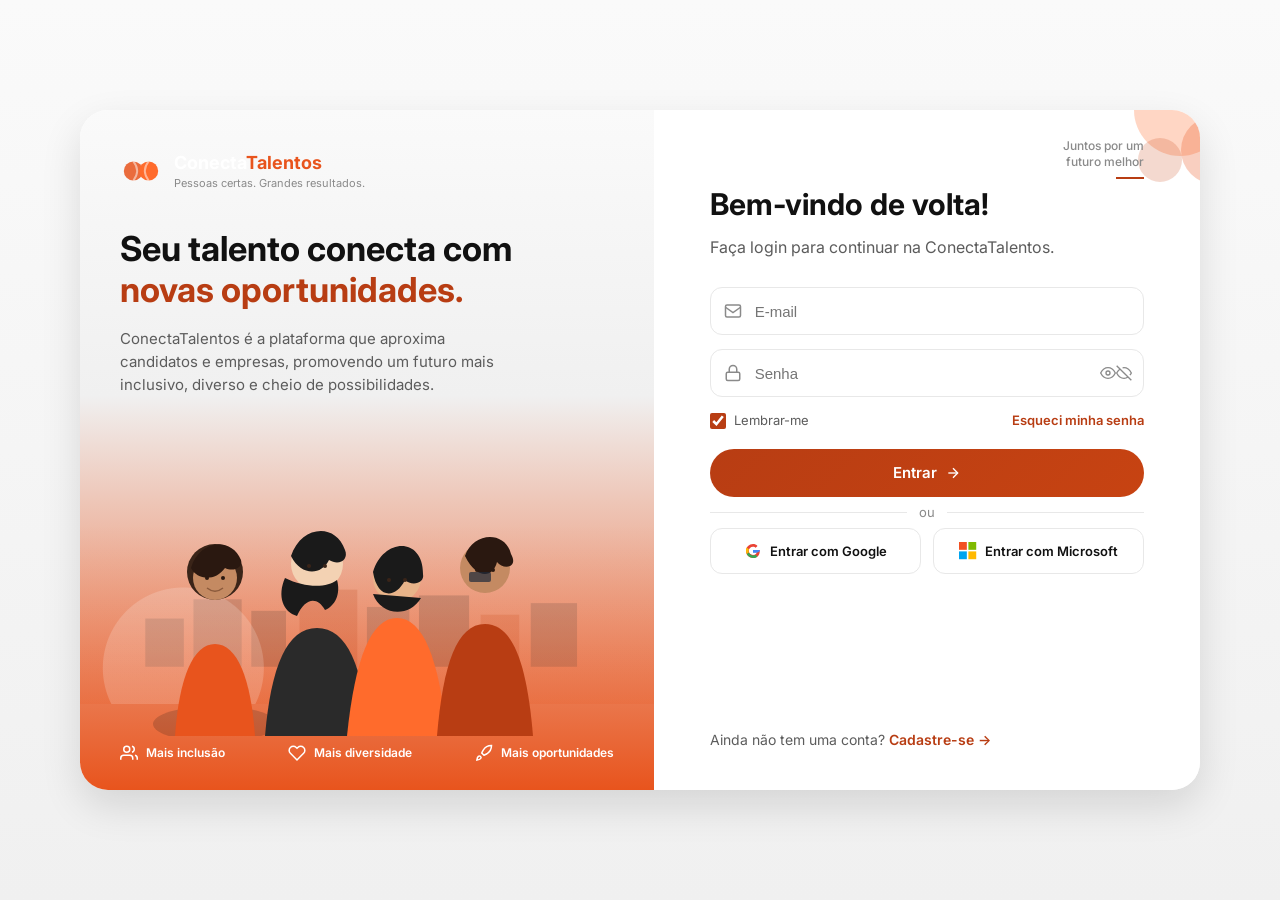
==== Projeto_Conect_Talents/cadastro-vaga.html @ cee1a8ab "Unifica Web API Mobile e Banco do ConectaTalentos Co-authored-by: Copilot <223556219+Copilot@users.n" ====
<!DOCTYPE html>
<html lang="pt-BR">
<head>
  <meta charset="UTF-8">
  <meta name="viewport" content="width=device-width, initial-scale=1.0">
  <meta name="description" content="Cadastre ou edite oportunidades de trabalho da sua empresa no ConectaTalentos.">
  <title>Nova vaga — ConectaTalentos</title>
  <link rel="icon" type="image/svg+xml" href="favicon.svg">
  <script src="js/theme.js"></script>
  <script src="js/auth.js"></script>
  <script>if (!AuthData.isAutenticado()) window.location.replace('login.html');</script>
  <link rel="stylesheet" href="css/styles.css">
</head>
<body>
  <div class="app-layout">
    <div id="sidebar-container"></div>
    <div class="main-content">
      <div id="header-container"></div>
      <main class="page-content">
        <a class="workflow-back" href="vagas.html">&larr; Voltar para vagas</a>
        <h1 class="page-title" id="form-title">Nova vaga</h1>
        <p class="page-subtitle">Preencha os dados da oportunidade da sua empresa.</p>

        <form class="card workflow-form" id="vacancyForm">
          <div class="workflow-field">
            <label for="titulo">Título da vaga</label>
            <input class="workflow-input" id="titulo" name="titulo" type="text" maxlength="100" required>
          </div>
          <div class="workflow-field">
            <label for="descricao">Descrição</label>
            <textarea class="workflow-input workflow-textarea" id="descricao" name="descricao" rows="5" required></textarea>
          </div>
          <div class="workflow-field">
            <label for="requisitos">Requisitos</label>
            <textarea class="workflow-input workflow-textarea" id="requisitos" name="requisitos" rows="4" required></textarea>
          </div>
          <div class="workflow-grid">
            <div class="workflow-field">
              <label for="cidade">Cidade</label>
              <input class="workflow-input" id="cidade" name="cidade" type="text" autocomplete="address-level2" required>
            </div>
            <div class="workflow-field">
              <label for="estado">Estado</label>
              <select class="workflow-input" id="estado" name="estado" autocomplete="address-level1" required>
                <option value="" selected disabled>Selecione a UF</option>
                <option value="AC">Acre</option><option value="AL">Alagoas</option><option value="AP">Amapá</option><option value="AM">Amazonas</option>
                <option value="BA">Bahia</option><option value="CE">Ceará</option><option value="DF">Distrito Federal</option><option value="ES">Espírito Santo</option>
                <option value="GO">Goiás</option><option value="MA">Maranhão</option><option value="MT">Mato Grosso</option><option value="MS">Mato Grosso do Sul</option>
                <option value="MG">Minas Gerais</option><option value="PA">Pará</option><option value="PB">Paraíba</option><option value="PR">Paraná</option>
                <option value="PE">Pernambuco</option><option value="PI">Piauí</option><option value="RJ">Rio de Janeiro</option><option value="RN">Rio Grande do Norte</option>
                <option value="RS">Rio Grande do Sul</option><option value="RO">Rondônia</option><option value="RR">Roraima</option><option value="SC">Santa Catarina</option>
                <option value="SP">São Paulo</option><option value="SE">Sergipe</option><option value="TO">Tocantins</option>
              </select>
            </div>
            <div class="workflow-field">
              <label for="tipo">Modalidade</label>
              <select class="workflow-input" id="tipo" name="tipo" required>
                <option value="Presencial">Presencial</option>
                <option value="Remoto">Remoto</option>
                <option value="Híbrido">Híbrido</option>
              </select>
            </div>
            <div class="workflow-field">
              <label for="status">Status</label>
              <select class="workflow-input" id="status" name="status" required>
                <option value="Aberta">Aberta</option>
                <option value="Encerrada">Encerrada</option>
              </select>
            </div>
            <div class="workflow-field">
              <label for="dataInicio">Data de início</label>
              <input class="workflow-input" id="dataInicio" name="dataInicio" type="date" required>
            </div>
            <div class="workflow-field">
              <label for="dataFim">Data de encerramento</label>
              <input class="workflow-input" id="dataFim" name="dataFim" type="date" required aria-describedby="dataFimError">
              <span class="workflow-field__error" id="dataFimError" role="alert" hidden>A data de encerramento deve ser posterior à data de início.</span>
            </div>
          </div>
          <div class="workflow-actions">
            <a class="btn btn--outline" href="vagas.html">Cancelar</a>
            <button class="btn btn--primary" type="submit">Salvar vaga</button>
          </div>
        </form>
      </main>
    </div>
  </div>

  <script src="js/mock-data.js"></script>
  <script src="js/hiring-data.js"></script>
  <script src="js/app.js"></script>
  <script>
    initLayout('vagas');

    const vacancyForm = document.getElementById('vacancyForm');
    const vacancyId = new URLSearchParams(window.location.search).get('id');
    let currentVacancy = null;

    function fillVacancyForm(vacancy) {
      document.title = 'Editar vaga — ConectaTalentos';
      document.getElementById('form-title').textContent = 'Editar vaga';
      document.getElementById('titulo').value = vacancy.titulo;
      document.getElementById('descricao').value = vacancy.descricao;
      document.getElementById('requisitos').value = vacancy.requisitos;
      const [city, state] = vacancy.localizacao.split(' - ');
      document.getElementById('cidade').value = vacancy.cidade || city;
      document.getElementById('estado').value = vacancy.estado || state;
      document.getElementById('tipo').value = vacancy.tipo;
      document.getElementById('status').value = vacancy.status;
      document.getElementById('dataInicio').value = vacancy.dataInicio;
      document.getElementById('dataFim').value = vacancy.dataFim;
    }

    if (vacancyId) {
      HiringData.getVacancy(vacancyId).then(vacancy => {
        if (!vacancy) {
          window.location.replace('vagas.html');
          return;
        }
        currentVacancy = vacancy;
        fillVacancyForm(vacancy);
      }).catch(() => alert('Não foi possível carregar a vaga para edição.'));
    }

    const startDateInput = document.getElementById('dataInicio');
    const endDateInput = document.getElementById('dataFim');
    const dateError = document.getElementById('dataFimError');

    function validateDateRange() {
      const invalid = startDateInput.value && endDateInput.value && endDateInput.value <= startDateInput.value;
      dateError.hidden = !invalid;
      endDateInput.setAttribute('aria-invalid', String(Boolean(invalid)));
      return !invalid;
    }

    startDateInput.addEventListener('input', validateDateRange);
    endDateInput.addEventListener('input', validateDateRange);

    vacancyForm.addEventListener('submit', async event => {
      event.preventDefault();
      if (!validateDateRange()) return;
      const formData = Object.fromEntries(new FormData(vacancyForm));
      formData.id = vacancyId;
      const submitButton = vacancyForm.querySelector('[type="submit"]');
      submitButton.disabled = true;
      try {
        const savedVacancy = await HiringData.saveVacancy(formData);
        window.location.href = savedVacancy.id
          ? `detalhes-vaga.html?id=${savedVacancy.id}`
          : 'vagas.html';
      } catch (error) {
        alert(error.message || 'Não foi possível salvar a vaga. Tente novamente.');
        submitButton.disabled = false;
      }
    });
  </script>
  <script src="https://cdnjs.cloudflare.com/ajax/libs/gsap/3.12.5/gsap.min.js"></script>
  <script src="js/animations.js"></script>
</body>
</html>
---- Projeto_Conect_Talents/css/styles.css ----
/* =============================================
   ConectaTalentos — Estilos Globais
   Plataforma Web Administrativa (Front-end)
   ============================================= */

@import url('https://fonts.googleapis.com/css2?family=Inter:wght@400;500;600;700&display=swap');

/* --- Variáveis de design --- */
:root {
  color-scheme: light;
  --sidebar-width: 260px;
  --header-height: 72px;

  --color-accent: #E8541D;
  --color-accent-2: #FF6B2C;
  --color-accent-soft: rgba(232, 84, 29, 0.14);
  --color-accent-gradient: linear-gradient(135deg, #B83D13 0%, #C74312 100%);

  --color-primary-dark: #111111;
  --color-primary: #B83D13;
  --color-primary-light: #C74312;
  --color-accent-text: #B83D13;

  --color-bg: #F5F5F5;
  --color-bg-white: #FFFFFF;
  --color-surface: #FAFAFA;
  --color-hero: #111111;
  --color-hero-text: #FFFFFF;
  --color-hero-muted: #D0D0D0;
  --color-on-light: #111111;
  --color-focus-ring: rgba(232, 84, 29, 0.18);
  --color-status-alert: #C53B25;
  --color-overlay: rgba(0, 0, 0, 0.4);
  --color-login-wave: rgba(232, 84, 29, 0.16);
  --color-login-wave-glow: rgba(255, 255, 255, 0.18);
  --color-border: #E8E8E8;
  --color-text: #111111;
  --color-text-secondary: #5C5C5C;
  --color-text-muted: #8A8A8A;

  --sidebar-bg: #0D0D0D;
  --sidebar-text: #B5B5B5;
  --sidebar-text-active: #FFFFFF;

  --color-green: #16A34A;
  --color-green-bg: #DCFCE7;
  --color-blue-status: var(--color-primary);
  --color-blue-status-bg: rgba(232, 84, 29, 0.14);
  --color-purple: #7A7A7A;
  --color-purple-bg: #F0F0F0;
  --color-orange: var(--color-primary);
  --color-orange-bg: rgba(232, 84, 29, 0.14);
  --color-teal: #444444;
  --color-teal-bg: #F0F0F0;
  --color-pink: var(--color-primary);
  --color-pink-bg: rgba(255, 107, 44, 0.14);

  --shadow-sm: 0 1px 3px rgba(0, 0, 0, 0.06);
  --shadow-md: 0 8px 24px rgba(0, 0, 0, 0.08);
  --shadow-lg: 0 16px 40px rgba(0, 0, 0, 0.12);

  --radius-sm: 8px;
  --radius-md: 12px;
  --radius-lg: 16px;
  --radius-xl: 20px;
  --radius-full: 9999px;

  --transition: 0.25s ease;

  --nav-hover-bg: rgba(255, 255, 255, 0.08);
  --nav-active-bg: var(--color-accent-gradient);
  --input-bg: #FFFFFF;
  --chevron-bg: #F0F0F0;
  --chevron-hover-bg: var(--color-accent-soft);
  --skill-tag-bg: #F0F0F0;
  --sidebar-banner-bg: linear-gradient(160deg, #1A1A1A 0%, #2A2A2A 100%);
  --hero-card-bg: #111111;
  --tip-card-bg: #FAFAFA;
  --row-hover-bg: #F7F7F7;
  --badge-count-bg: var(--color-accent-soft);
  --job-icon-blue-bg: var(--color-accent-soft);
  --stat-icon-blue-bg: var(--color-accent-soft);
  --total-icon-bg: var(--color-accent-soft);
  --notification-dot-border: #ffffff;
  --btn-white-hover: #F5F5F5;
  --btn-white-bg: #FFFFFF;
  --btn-outline-hover: var(--color-accent-soft);
  --empty-text: #5C5C5C;
  --login-page-bg: linear-gradient(180deg, #FAFAFA 0%, #F0F0F0 100%);
  --login-panel-bg: linear-gradient(180deg, #FAFAFA 0%, #F0F0F0 42%, #E8541D 100%);
  --login-panel-text: #111111;
}

/* --- Tema Dark --- */
[data-theme="dark"] {
  color-scheme: dark;
  --color-primary-dark: #FFFFFF;
  --color-primary: #FF8A4C;
  --color-primary-light: #FFA16F;
  --color-green: #4ADE80;
  --color-status-alert: #FF8A75;
  --color-accent: #FF6B2C;
  --color-accent-2: #E8541D;
  --color-accent-soft: rgba(255, 107, 44, 0.18);
  --color-accent-text: #FF9A68;
  --color-accent-gradient: linear-gradient(135deg, #B83D13 0%, #C74312 100%);
  --color-blue-status: #FF9A68;
  --color-orange: #FF9A68;
  --color-pink: #FF9A68;

  --color-bg: #0D0D0D;
  --color-bg-white: #1E1E1E;
  --color-surface: #161616;
  --color-hero: #1A1A1A;
  --color-hero-text: #FFFFFF;
  --color-on-light: #111111;
  --color-border: #2A2A2A;
  --color-text: #F5F5F5;
  --color-text-secondary: #B3B3B3;
  --color-text-muted: #8A8A8A;

  --sidebar-bg: #111111;
  --sidebar-text: #A8A8A8;
  --sidebar-text-active: #FFFFFF;

  --color-green-bg: rgba(22, 163, 74, 0.18);
  --color-blue-status-bg: rgba(255, 107, 44, 0.18);
  --color-purple-bg: rgba(255, 255, 255, 0.08);
  --color-orange-bg: rgba(232, 84, 29, 0.18);
  --color-teal-bg: rgba(255, 255, 255, 0.08);
  --color-pink-bg: rgba(255, 107, 44, 0.18);

  --shadow-sm: 0 1px 3px rgba(0, 0, 0, 0.45);
  --shadow-md: 0 8px 24px rgba(0, 0, 0, 0.5);
  --shadow-lg: 0 16px 40px rgba(0, 0, 0, 0.6);

  --nav-hover-bg: rgba(255, 255, 255, 0.08);
  --nav-active-bg: var(--color-accent-gradient);
  --input-bg: #161616;
  --chevron-bg: #2A2A2A;
  --chevron-hover-bg: var(--color-accent-soft);
  --skill-tag-bg: #2A2A2A;
  --sidebar-banner-bg: linear-gradient(160deg, #1A1A1A 0%, #2A2A2A 100%);
  --hero-card-bg: #1A1A1A;
  --tip-card-bg: #1E1E1E;
  --row-hover-bg: #242424;
  --badge-count-bg: var(--color-accent-soft);
  --job-icon-blue-bg: var(--color-accent-soft);
  --stat-icon-blue-bg: var(--color-accent-soft);
  --total-icon-bg: var(--color-accent-soft);
  --notification-dot-border: #1E1E1E;
  --btn-white-hover: #E8E8E8;
  --btn-white-bg: #F5F5F5;
  --btn-outline-hover: var(--color-accent-soft);
  --empty-text: #B3B3B3;
  --login-page-bg: linear-gradient(180deg, #0D0D0D 0%, #171717 100%);
  --login-panel-bg: linear-gradient(180deg, #1E1E1E 0%, #151515 60%, #2A160F 100%);
  --login-panel-text: #F5F5F5;
}

/* --- Reset & Base --- */
*, *::before, *::after {
  box-sizing: border-box;
  margin: 0;
  padding: 0;
}

html {
  font-size: 16px;
  scroll-behavior: smooth;
}

body {
  font-family: 'Inter', -apple-system, BlinkMacSystemFont, 'Segoe UI', sans-serif;
  background: var(--color-bg);
  color: var(--color-text);
  line-height: 1.5;
  min-height: 100vh;
  -webkit-font-smoothing: antialiased;
  transition: background-color 0.25s ease, color 0.25s ease;
}

a {
  text-decoration: none;
  color: inherit;
}

button {
  font-family: inherit;
  cursor: pointer;
  border: none;
  background: none;
}

img {
  max-width: 100%;
  display: block;
}

ul {
  list-style: none;
}

/* --- Layout Principal --- */
.app-layout {
  display: flex;
  min-height: 100vh;
}

/* =============================================
   SIDEBAR
   ============================================= */
.sidebar {
  width: var(--sidebar-width);
  min-width: var(--sidebar-width);
  background: var(--sidebar-bg);
  border-right: 1px solid transparent;
  display: flex;
  flex-direction: column;
  position: fixed;
  top: 0;
  left: 0;
  height: 100vh;
  z-index: 100;
  overflow-y: auto;
}

.sidebar__logo {
  padding: 28px 24px 20px;
  display: flex;
  align-items: center;
  gap: 12px;
}

.sidebar__logo-icon {
  width: 44px;
  height: 44px;
  flex-shrink: 0;
}

.sidebar__logo-text {
  display: flex;
  flex-direction: column;
}

.sidebar__brand {
  font-size: 1.125rem;
  font-weight: 700;
  line-height: 1.2;
}

.sidebar__brand .brand-conecta {
  color: var(--color-hero-text);
}

.sidebar__brand .brand-talentos {
  color: var(--color-accent);
}

.sidebar__slogan {
  font-size: 0.6875rem;
  color: #8A8A8A;
  margin-top: 2px;
  line-height: 1.3;
}

/* Navegação */
.sidebar__nav {
  padding: 8px 16px;
  flex: 1;
}

.nav-item {
  display: flex;
  align-items: center;
  gap: 12px;
  padding: 12px 16px;
  border-radius: var(--radius-full);
  color: var(--sidebar-text);
  font-size: 0.9375rem;
  font-weight: 500;
  transition: all var(--transition);
  margin-bottom: 4px;
}

.nav-item:hover {
  background: var(--nav-hover-bg);
  color: var(--color-hero-text);
}

.nav-item.active {
  background: var(--nav-active-bg);
  color: var(--sidebar-text-active);
  font-weight: 600;
}

.nav-item svg {
  width: 20px;
  height: 20px;
  flex-shrink: 0;
}

/* Banner inferior da sidebar */
.sidebar__banner {
  margin: 16px;
  padding: 20px 16px 16px;
  background: var(--sidebar-banner-bg);
  border-radius: var(--radius-lg);
  position: relative;
  overflow: hidden;
}

.sidebar__banner-title {
  font-size: 0.8125rem;
  font-weight: 700;
  color: var(--color-hero-text);
  line-height: 1.4;
  margin-bottom: 4px;
  position: relative;
  z-index: 2;
}

.sidebar__banner-text {
  font-size: 0.6875rem;
  color: #B5B5B5;
  line-height: 1.4;
  margin-bottom: 12px;
  position: relative;
  z-index: 2;
}

.sidebar__banner-btn {
  width: 32px;
  height: 32px;
  border-radius: var(--radius-full);
  background: var(--color-accent-gradient);
  color: white;
  display: flex;
  align-items: center;
  justify-content: center;
  position: relative;
  z-index: 2;
  transition: background var(--transition);
}

.sidebar__banner-btn:hover {
  filter: brightness(1.08);
}

.sidebar__banner-illustration {
  position: absolute;
  bottom: 0;
  right: 0;
  width: 120px;
  height: 80px;
  opacity: 0.9;
}

/* =============================================
   ÁREA PRINCIPAL
   ============================================= */
.main-content {
  flex: 1;
  min-width: 0;
  margin-left: var(--sidebar-width);
  min-height: 100vh;
  display: flex;
  flex-direction: column;
}

/* Header superior */
.top-header {
  display: flex;
  align-items: center;
  justify-content: flex-end;
  padding: 16px 32px;
  gap: 16px;
  background: var(--color-bg);
}

.top-header__notification {
  position: relative;
  width: 40px;
  height: 40px;
  border-radius: var(--radius-full);
  background: var(--color-bg-white);
  display: flex;
  align-items: center;
  justify-content: center;
  box-shadow: var(--shadow-sm);
  color: var(--color-primary);
  transition: box-shadow var(--transition);
}

.top-header__notification:hover {
  box-shadow: var(--shadow-md);
}

.top-header__theme-toggle {
  width: 40px;
  height: 40px;
  border-radius: var(--radius-full);
  background: var(--color-bg-white);
  display: flex;
  align-items: center;
  justify-content: center;
  box-shadow: var(--shadow-sm);
  color: var(--color-primary);
  transition: box-shadow var(--transition), background var(--transition), color var(--transition);
}

.top-header__theme-toggle:hover {
  box-shadow: var(--shadow-md);
  color: var(--color-accent);
}

.top-header__theme-toggle .icon-sun,
.top-header__theme-toggle .icon-moon {
  display: none;
}

[data-theme="light"] .top-header__theme-toggle .icon-moon,
:root:not([data-theme]) .top-header__theme-toggle .icon-moon {
  display: block;
}

[data-theme="dark"] .top-header__theme-toggle .icon-sun {
  display: block;
}

.top-header__notification-dot {
  position: absolute;
  top: 8px;
  right: 8px;
  width: 8px;
  height: 8px;
  background: var(--color-status-alert);
  border-radius: var(--radius-full);
  border: 2px solid var(--notification-dot-border);
}

.top-header__account {
  position: relative;
}

.top-header__profile {
  display: flex;
  align-items: center;
  gap: 10px;
  padding: 6px 12px 6px 6px;
  background: var(--color-bg-white);
  border-radius: var(--radius-full);
  box-shadow: var(--shadow-sm);
  cursor: pointer;
  transition: box-shadow var(--transition);
}

.top-header__profile:hover {
  box-shadow: var(--shadow-md);
}

.top-header__avatar {
  width: 36px;
  height: 36px;
  border-radius: var(--radius-full);
  background: linear-gradient(135deg, var(--color-primary) 0%, var(--color-accent) 100%);
  color: white;
  font-size: 0.8125rem;
  font-weight: 700;
  display: flex;
  align-items: center;
  justify-content: center;
}

.top-header__company {
  font-size: 0.875rem;
  font-weight: 600;
  color: var(--color-text);
}

.top-header__chevron {
  color: var(--color-text-muted);
  display: flex;
  transition: transform var(--transition);
}

.top-header__profile[aria-expanded="true"] .top-header__chevron {
  transform: rotate(180deg);
}

.account-menu {
  position: absolute;
  z-index: 120;
  top: calc(100% + 8px);
  right: 0;
  min-width: 190px;
  padding: 6px;
  background: var(--color-bg-white);
  border: 1px solid var(--color-border);
  border-radius: var(--radius-md);
  box-shadow: var(--shadow-md);
}

.account-menu[hidden] {
  display: none;
}

.account-menu__item {
  display: block;
  padding: 10px 12px;
  border-radius: var(--radius-sm);
  color: var(--color-text);
  font-size: 0.875rem;
  transition: background-color var(--transition), color var(--transition);
}

.account-menu__item:hover,
.account-menu__item:focus-visible {
  background: var(--row-hover-bg);
  color: var(--color-accent-text);
}

.account-menu__item--logout {
  color: var(--color-accent-text);
  font-weight: 600;
}

.account-menu__divider {
  height: 1px;
  margin: 5px 8px;
  background: var(--color-border);
}

/* Conteúdo da página */
.page-content {
  padding: 0 32px 32px;
  flex: 1;
}

.page-title {
  font-size: 1.75rem;
  font-weight: 700;
  color: var(--color-primary-dark);
  margin-bottom: 4px;
}

.page-subtitle {
  font-size: 0.9375rem;
  color: var(--color-text-secondary);
  margin-bottom: 24px;
}

/* =============================================
   COMPONENTES REUTILIZÁVEIS
   ============================================= */

/* Cards */
.card {
  background: var(--color-bg-white);
  border-radius: var(--radius-lg);
  box-shadow: var(--shadow-sm);
  border: 1px solid var(--color-border);
  transition: background-color 0.25s ease, border-color 0.25s ease, box-shadow 0.25s ease;
}

/* Badges */
.badge {
  display: inline-flex;
  align-items: center;
  gap: 6px;
  padding: 4px 12px;
  border-radius: var(--radius-full);
  font-size: 0.75rem;
  font-weight: 600;
  white-space: nowrap;
}

.badge--blue { background: var(--color-blue-status-bg); color: var(--color-blue-status); }
.badge--purple { background: var(--color-purple-bg); color: var(--color-purple); }
.badge--green { background: var(--color-green-bg); color: var(--color-green); }
.badge--orange { background: var(--color-orange-bg); color: var(--color-orange); }
.badge--teal { background: var(--color-teal-bg); color: var(--color-teal); }
.badge--pink { background: var(--color-pink-bg); color: var(--color-pink); }

.badge--count {
  background: var(--badge-count-bg);
  color: var(--color-primary);
  font-size: 0.6875rem;
  padding: 2px 8px;
}

/* Status dot */
.status-dot {
  width: 8px;
  height: 8px;
  border-radius: var(--radius-full);
  flex-shrink: 0;
}

.status-dot--green { background: var(--color-green); }
.status-dot--blue { background: var(--color-blue-status); }
.status-dot--purple { background: var(--color-purple); }
.status-dot--gray { background: var(--color-text-muted); }

/* Ícones de vaga coloridos */
.job-icon {
  width: 48px;
  height: 48px;
  border-radius: var(--radius-md);
  display: flex;
  align-items: center;
  justify-content: center;
  flex-shrink: 0;
  font-size: 1.25rem;
}

.job-icon--blue { background: var(--job-icon-blue-bg); color: var(--color-primary); }
.job-icon--purple { background: var(--color-purple-bg); color: var(--color-purple); }
.job-icon--teal { background: var(--color-teal-bg); color: var(--color-teal); }
.job-icon--orange { background: var(--color-orange-bg); color: var(--color-orange); }
.job-icon--pink { background: var(--color-pink-bg); color: var(--color-pink); }

/* Barra de busca e filtros */
.search-bar {
  display: flex;
  gap: 12px;
  margin-bottom: 24px;
  flex-wrap: wrap;
}

.search-bar__input-wrapper {
  flex: 1;
  min-width: 240px;
  position: relative;
}

.search-bar__input {
  width: 100%;
  padding: 12px 16px 12px 44px;
  border: 1px solid var(--color-border);
  border-radius: var(--radius-md);
  font-size: 0.875rem;
  background: var(--input-bg);
  color: var(--color-text);
  transition: border-color var(--transition), box-shadow var(--transition), background-color 0.25s ease;
}

.search-bar__input:focus {
  border-color: var(--color-primary-light);
  box-shadow: 0 0 0 3px var(--color-focus-ring);
}

.search-bar__input::placeholder {
  color: var(--color-text-muted);
}

.search-bar__icon {
  position: absolute;
  left: 14px;
  top: 50%;
  transform: translateY(-50%);
  color: var(--color-text-muted);
  pointer-events: none;
}

.filter-btn {
  display: flex;
  align-items: center;
  gap: 8px;
  padding: 12px 16px;
  border: 1px solid var(--color-border);
  border-radius: var(--radius-md);
  background: var(--color-bg-white);
  font-size: 0.875rem;
  font-weight: 500;
  color: var(--color-text-secondary);
  white-space: nowrap;
  transition: all var(--transition);
}

.filter-btn:hover {
  border-color: var(--color-primary-light);
  color: var(--color-primary);
}

/* Botões */
.btn {
  display: inline-flex;
  align-items: center;
  gap: 6px;
  padding: 10px 18px;
  border-radius: var(--radius-full);
  font-size: 0.875rem;
  font-weight: 600;
  transition: all var(--transition);
}

.btn--primary {
  background: var(--color-accent-gradient);
  color: white;
}

.btn--primary:hover {
  filter: brightness(1.08);
  transform: translateY(-1px);
}

.btn--outline {
  background: var(--color-bg-white);
  border: 1px solid var(--color-border);
  color: var(--color-primary);
}

.btn--outline:hover {
  background: var(--btn-outline-hover);
  border-color: var(--color-primary-light);
}

.btn--white {
  background: var(--btn-white-bg);
  color: var(--color-on-light);
  font-weight: 600;
}

.btn--white:hover {
  background: var(--btn-white-hover);
}

/* Link com seta */
.link-arrow {
  display: inline-flex;
  align-items: center;
  gap: 4px;
  color: var(--color-primary);
  font-size: 0.875rem;
  font-weight: 600;
  transition: gap var(--transition);
}

.link-arrow:hover {
  gap: 8px;
}

/* Meta info (localização, tipo) */
.meta-info {
  display: flex;
  align-items: center;
  gap: 16px;
  flex-wrap: wrap;
}

.meta-item {
  display: flex;
  align-items: center;
  gap: 4px;
  font-size: 0.8125rem;
  color: var(--color-text-secondary);
}

.meta-item svg {
  width: 14px;
  height: 14px;
  color: var(--color-text-muted);
}

/* Trend indicator */
.trend {
  display: flex;
  align-items: center;
  gap: 4px;
  font-size: 0.75rem;
  font-weight: 500;
  color: var(--color-green);
}

/* Skill tags */
.skill-tag {
  display: inline-block;
  padding: 3px 10px;
  background: var(--skill-tag-bg);
  border-radius: var(--radius-full);
  font-size: 0.6875rem;
  font-weight: 500;
  color: var(--color-text-secondary);
}

/* Chevron circle button */
.chevron-btn {
  width: 32px;
  height: 32px;
  border-radius: var(--radius-full);
  background: var(--chevron-bg);
  display: flex;
  align-items: center;
  justify-content: center;
  color: var(--color-text-muted);
  flex-shrink: 0;
  transition: all var(--transition);
}

.chevron-btn:hover {
  background: var(--chevron-hover-bg);
  color: var(--color-primary);
}

/* =============================================
   DASHBOARD
   ============================================= */
.dashboard-greeting {
  margin-bottom: 28px;
}

.dashboard-greeting .page-title {
  font-size: 1.625rem;
}

.dashboard-section-title {
  font-size: 1.125rem;
  font-weight: 700;
  color: var(--color-primary-dark);
  margin-bottom: 16px;
}

/* Cards de estatísticas */
.stats-row {
  display: grid;
  grid-template-columns: 1fr 1fr 1.6fr;
  gap: 20px;
  margin-bottom: 32px;
}

.stat-card {
  padding: 24px;
  display: flex;
  flex-direction: column;
  gap: 12px;
}

.stat-card__header {
  display: flex;
  align-items: flex-start;
  justify-content: space-between;
}

.stat-card__icon {
  width: 44px;
  height: 44px;
  border-radius: var(--radius-md);
  display: flex;
  align-items: center;
  justify-content: center;
}

.stat-card__icon--blue { background: var(--stat-icon-blue-bg); color: var(--color-primary); }
.stat-card__icon--purple { background: var(--color-purple-bg); color: var(--color-purple); }

.stat-card__value {
  font-size: 2rem;
  font-weight: 700;
  color: var(--color-text);
  line-height: 1;
}

.stat-card__label {
  font-size: 0.875rem;
  color: var(--color-text-secondary);
  font-weight: 500;
}

.stat-card__footer {
  display: flex;
  align-items: center;
  justify-content: space-between;
  margin-top: auto;
}

/* Banner promocional */
.promo-banner {
  padding: 28px 32px;
  background: var(--color-hero);
  border-radius: var(--radius-lg);
  color: white;
  display: flex;
  align-items: center;
  justify-content: space-between;
  position: relative;
  overflow: hidden;
  min-height: 140px;
}

.promo-banner__content {
  position: relative;
  z-index: 2;
  max-width: 55%;
}

.promo-banner__title {
  font-size: 1.125rem;
  font-weight: 700;
  margin-bottom: 6px;
  line-height: 1.3;
}

.promo-banner__text {
  font-size: 0.8125rem;
  opacity: 0.9;
  margin-bottom: 16px;
  line-height: 1.4;
}

.promo-banner__image {
  position: absolute;
  right: 0;
  bottom: 0;
  height: 100%;
  width: 45%;
  object-fit: cover;
  object-position: center top;
  border-radius: 0 var(--radius-lg) var(--radius-lg) 0;
  mask-image: linear-gradient(to right, transparent, black 30%);
  -webkit-mask-image: linear-gradient(to right, transparent, black 30%);
}

/* Lista de vagas recentes */
.recent-jobs-header {
  display: flex;
  align-items: center;
  justify-content: space-between;
  margin-bottom: 16px;
}

.recent-jobs-list {
  overflow: hidden;
}

.job-row {
  display: flex;
  align-items: center;
  gap: 16px;
  padding: 20px 24px;
  border-bottom: 1px solid var(--color-border);
  transition: background var(--transition);
  cursor: pointer;
}

.job-row:last-child {
  border-bottom: none;
}

.job-row:hover {
  background: var(--row-hover-bg);
}

.job-row__info {
  flex: 1;
  min-width: 0;
}

.job-row__title {
  font-size: 0.9375rem;
  font-weight: 600;
  color: var(--color-text);
  margin-bottom: 2px;
}

.job-row__company {
  font-size: 0.8125rem;
  color: var(--color-text-secondary);
}

.job-row__meta {
  display: flex;
  align-items: center;
  gap: 20px;
}

/* =============================================
   PÁGINA VAGAS
   ============================================= */
.vagas-layout {
  display: grid;
  grid-template-columns: 1fr 320px;
  gap: 24px;
  align-items: start;
}

.vagas-main__header {
  display: flex;
  align-items: center;
  justify-content: space-between;
  margin-bottom: 16px;
}

.vagas-main__title-row {
  display: flex;
  align-items: center;
  gap: 8px;
}

.vagas-main__title {
  font-size: 1rem;
  font-weight: 700;
  color: var(--color-primary-dark);
}

.sort-btn {
  display: flex;
  align-items: center;
  gap: 6px;
  padding: 8px 14px;
  border: 1px solid var(--color-border);
  border-radius: var(--radius-md);
  background: var(--color-bg-white);
  font-size: 0.8125rem;
  color: var(--color-text-secondary);
  font-weight: 500;
}

.vaga-card {
  display: flex;
  align-items: center;
  gap: 16px;
  padding: 20px 24px;
  margin-bottom: 12px;
  transition: box-shadow var(--transition);
  cursor: pointer;
}

.vaga-card:hover {
  box-shadow: var(--shadow-md);
}

.vaga-card__info {
  flex: 1;
  min-width: 0;
}

.vaga-card__title {
  font-size: 0.9375rem;
  font-weight: 600;
  color: var(--color-text);
  margin-bottom: 4px;
}

.vaga-card__company {
  display: flex;
  align-items: center;
  gap: 4px;
  font-size: 0.8125rem;
  color: var(--color-text-secondary);
  margin-bottom: 6px;
}

.vaga-card__actions {
  display: flex;
  align-items: center;
  gap: 16px;
}

.vaga-card__details-link {
  display: flex;
  align-items: center;
  gap: 4px;
  font-size: 0.8125rem;
  font-weight: 600;
  color: var(--color-primary);
  white-space: nowrap;
}

/* Sidebar direita — Vagas */
.vagas-sidebar {
  display: flex;
  flex-direction: column;
  gap: 16px;
}

.hero-card {
  padding: 24px;
  background: var(--hero-card-bg);
  border-radius: var(--radius-lg);
  text-align: center;
  position: relative;
  overflow: hidden;
}

.hero-card__title {
  font-size: 0.9375rem;
  font-weight: 700;
  color: var(--color-hero-text);
  margin-bottom: 6px;
  position: relative;
  z-index: 2;
}

.hero-card__text {
  font-size: 0.75rem;
  color: var(--color-hero-muted);
  line-height: 1.4;
  position: relative;
  z-index: 2;
}

.hero-card__illustration {
  margin: 16px auto 0;
  width: 100px;
  height: 80px;
  position: relative;
  z-index: 2;
}

.most-viewed-card {
  padding: 20px;
}

.most-viewed-card__title {
  display: flex;
  align-items: center;
  gap: 8px;
  font-size: 0.9375rem;
  font-weight: 700;
  color: var(--color-primary-dark);
  margin-bottom: 16px;
}

.most-viewed-item {
  display: flex;
  align-items: center;
  gap: 12px;
  padding: 10px 0;
  border-bottom: 1px solid var(--color-border);
  cursor: pointer;
  transition: background var(--transition);
}

.most-viewed-item:last-child {
  border-bottom: none;
}

.most-viewed-item:hover {
  opacity: 0.8;
}

.most-viewed-item__icon {
  width: 36px;
  height: 36px;
  border-radius: var(--radius-sm);
  display: flex;
  align-items: center;
  justify-content: center;
  font-size: 0.875rem;
  flex-shrink: 0;
}

.most-viewed-item__info {
  flex: 1;
  min-width: 0;
}

.most-viewed-item__title {
  font-size: 0.8125rem;
  font-weight: 600;
  color: var(--color-text);
}

.most-viewed-item__count {
  font-size: 0.6875rem;
  color: var(--color-text-muted);
}

.tip-card {
  padding: 20px;
  background: var(--tip-card-bg);
  border: none;
}

.tip-card__header {
  display: flex;
  align-items: center;
  gap: 8px;
  margin-bottom: 8px;
}

.tip-card__title {
  font-size: 0.9375rem;
  font-weight: 700;
  color: var(--color-primary-dark);
}

.tip-card__text {
  font-size: 0.8125rem;
  color: var(--color-text-secondary);
  line-height: 1.5;
  margin-bottom: 12px;
}

/* =============================================
   PÁGINA CANDIDATOS
   ============================================= */
.candidatos-layout {
  display: grid;
  grid-template-columns: 1fr 300px;
  gap: 24px;
  align-items: start;
}

.candidato-card {
  display: flex;
  align-items: center;
  gap: 16px;
  padding: 20px 24px;
  margin-bottom: 12px;
  transition: box-shadow var(--transition);
}

.candidato-card:hover {
  box-shadow: var(--shadow-md);
}

.candidato-card__checkbox {
  width: 18px;
  height: 18px;
  accent-color: var(--color-primary);
  flex-shrink: 0;
  cursor: pointer;
}

.candidato-card__avatar {
  width: 52px;
  height: 52px;
  border-radius: var(--radius-full);
  object-fit: cover;
  flex-shrink: 0;
  border: 2px solid var(--color-border);
}

.candidato-card__info {
  flex: 1;
  min-width: 0;
}

.candidato-card__name {
  font-size: 0.9375rem;
  font-weight: 600;
  color: var(--color-text);
  margin-bottom: 2px;
}

.candidato-card__role {
  font-size: 0.8125rem;
  color: var(--color-text-secondary);
  margin-bottom: 4px;
}

.candidato-card__skills {
  display: flex;
  flex-wrap: wrap;
  gap: 6px;
  margin-top: 8px;
}

.candidato-card__status {
  flex-shrink: 0;
}

.candidato-card__action {
  flex-shrink: 0;
}

/* Sidebar direita — Candidatos */
.candidatos-sidebar {
  display: flex;
  flex-direction: column;
  gap: 16px;
}

.total-card {
  padding: 24px;
  text-align: center;
}

.total-card__icon {
  width: 48px;
  height: 48px;
  border-radius: var(--radius-md);
  background: var(--total-icon-bg);
  color: var(--color-primary);
  display: flex;
  align-items: center;
  justify-content: center;
  margin: 0 auto 12px;
}

.total-card__label {
  font-size: 0.8125rem;
  color: var(--color-text-secondary);
  margin-bottom: 4px;
}

.total-card__value {
  font-size: 2.5rem;
  font-weight: 700;
  color: var(--color-text);
  line-height: 1;
  margin-bottom: 8px;
}

.filter-status-card {
  padding: 20px;
}

.filter-status-card__title {
  font-size: 0.9375rem;
  font-weight: 700;
  color: var(--color-primary-dark);
  margin-bottom: 16px;
}

.filter-status-item {
  display: flex;
  align-items: center;
  justify-content: space-between;
  padding: 10px 0;
  border-bottom: 1px solid var(--color-border);
  cursor: pointer;
  transition: opacity var(--transition);
}

.filter-status-item:last-child {
  border-bottom: none;
}

.filter-status-item:hover {
  opacity: 0.7;
}

.filter-status-item__label {
  display: flex;
  align-items: center;
  gap: 10px;
  font-size: 0.8125rem;
  color: var(--color-text-secondary);
}

.filter-status-item__count {
  font-size: 0.875rem;
  font-weight: 700;
  color: var(--color-text);
}

.cta-card {
  padding: 0;
  overflow: hidden;
  border: none;
  position: relative;
  min-height: 200px;
}

.cta-card__bg {
  position: absolute;
  inset: 0;
  background: linear-gradient(135deg, var(--color-hero) 0%, var(--color-accent) 100%);
}

.cta-card__image {
  position: absolute;
  right: 0;
  bottom: 0;
  width: 50%;
  height: 100%;
  object-fit: cover;
  mask-image: linear-gradient(to right, transparent, black 40%);
  -webkit-mask-image: linear-gradient(to right, transparent, black 40%);
}

.cta-card__content {
  position: relative;
  z-index: 2;
  padding: 24px;
  color: white;
}

.cta-card__title {
  font-size: 0.9375rem;
  font-weight: 700;
  line-height: 1.4;
  margin-bottom: 8px;
}

.cta-card__text {
  font-size: 0.75rem;
  opacity: 0.9;
  line-height: 1.4;
  margin-bottom: 16px;
}

/* =============================================
   RESPONSIVIDADE
   ============================================= */
@media (max-width: 1200px) {
  .stats-row {
    grid-template-columns: 1fr 1fr;
  }

  .stats-row .promo-banner {
    grid-column: 1 / -1;
  }

  .vagas-layout,
  .candidatos-layout,
  .treinamentos-layout {
    grid-template-columns: 1fr;
  }

  .vagas-sidebar,
  .candidatos-sidebar,
  .treinamentos-sidebar {
    display: grid;
    grid-template-columns: repeat(auto-fit, minmax(260px, 1fr));
    gap: 16px;
  }
}

@media (max-width: 768px) {
  :root {
    --sidebar-width: 0px;
  }

  .sidebar {
    transform: translateX(-100%);
    transition: transform 0.3s ease;
    width: 260px;
    min-width: 260px;
  }

  .sidebar.open {
    transform: translateX(0);
  }

  .main-content {
    margin-left: 0;
  }

  .mobile-menu-btn {
    display: flex !important;
  }

  .page-content {
    padding: 0 16px 24px;
  }

  .top-header {
    padding: 12px 16px;
    justify-content: space-between;
    gap: 8px;
  }

  .top-header__profile {
    gap: 6px;
    padding-right: 8px;
  }

  .top-header__company {
    font-size: 0.75rem;
  }

  .vaga-card {
    flex-wrap: wrap;
    padding: 16px;
  }

  .vaga-card__actions {
    width: 100%;
    flex-wrap: wrap;
    justify-content: flex-end;
    gap: 8px;
  }

  .stats-row {
    grid-template-columns: 1fr;
  }

  .promo-banner__content {
    max-width: 100%;
  }

  .promo-banner__image {
    display: none;
  }

  .job-row {
    flex-wrap: wrap;
    gap: 12px;
  }

  .job-row__meta {
    flex-wrap: wrap;
    gap: 8px;
  }

  .candidato-card {
    flex-wrap: wrap;
  }

  .candidato-card__status,
  .candidato-card__action {
    width: 100%;
    display: flex;
    justify-content: flex-end;
  }

  .search-bar {
    flex-direction: column;
  }

  .search-bar__input-wrapper {
    min-width: 100%;
  }
}

/* Botão menu mobile (oculto em desktop) */
.mobile-menu-btn {
  display: none;
  align-items: center;
  justify-content: center;
  width: 40px;
  height: 40px;
  border-radius: var(--radius-md);
  background: var(--color-bg-white);
  box-shadow: var(--shadow-sm);
  color: var(--color-text);
}

.sidebar-overlay {
  display: none;
  position: fixed;
  inset: 0;
  background: var(--color-overlay);
  z-index: 99;
}

.sidebar-overlay.active {
  display: block;
}

/* Mensagem de lista vazia */
.empty-message {
  padding: 24px;
  color: var(--empty-text);
  text-align: center;
}

/* Transição suave em elementos comuns */
.sidebar,
.sidebar__banner,
.top-header,
.card,
.hero-card,
.promo-banner,
.treino-hero,
.login-page,
.login-shell,
.login-left,
.login-right,
.search-bar__input,
.filter-btn,
.sort-btn,
.nav-item,
.stat-card,
.vaga-card,
.candidato-card,
.top-header__notification,
.top-header__profile,
.mobile-menu-btn {
  transition: background-color 0.25s ease, border-color 0.25s ease, color 0.25s ease, box-shadow 0.25s ease;
}

@media (prefers-reduced-motion: reduce) {
  *, *::before, *::after {
    scroll-behavior: auto !important;
    animation-duration: 0.01ms !important;
    animation-iteration-count: 1 !important;
    transition-duration: 0.01ms !important;
  }
}

.filter-btn,
.sort-btn {
  background: var(--color-bg-white);
}

/* =============================================
   LOGIN
   ============================================= */
.login-page {
  min-height: 100vh;
  display: flex;
  align-items: center;
  justify-content: center;
  padding: 24px;
  background: var(--login-page-bg);
}

.login-shell {
  width: min(1120px, 100%);
  min-height: 680px;
  display: grid;
  grid-template-columns: 1.05fr 1fr;
  background: var(--color-bg-white);
  border-radius: 28px;
  overflow: hidden;
  box-shadow: var(--shadow-lg);
  position: relative;
}

.login-theme-toggle {
  position: absolute;
  top: 20px;
  right: 20px;
  z-index: 5;
}

.login-left {
  position: relative;
  padding: 40px 40px 28px;
  background: var(--login-panel-bg);
  overflow: hidden;
  display: flex;
  flex-direction: column;
  color: var(--login-panel-text);
}

.login-left__logo {
  display: flex;
  align-items: center;
  gap: 12px;
  margin-bottom: 36px;
  position: relative;
  z-index: 2;
}

.login-left__logo .sidebar__logo-icon {
  width: 42px;
  height: 42px;
}

.login-left__title {
  font-size: 2.15rem;
  font-weight: 700;
  line-height: 1.2;
  color: var(--login-panel-text);
  max-width: 420px;
  position: relative;
  z-index: 2;
}

.login-left__title span {
  color: var(--color-accent-text);
  display: block;
}

.login-left__text {
  margin-top: 16px;
  max-width: 390px;
  font-size: 0.9375rem;
  color: var(--color-text-secondary);
  line-height: 1.55;
  position: relative;
  z-index: 2;
}

.login-people {
  flex: 1;
  min-height: 260px;
  position: relative;
  z-index: 2;
  display: flex;
  align-items: flex-end;
  justify-content: center;
  margin-top: 8px;
}

.login-people svg {
  width: min(460px, 100%);
  height: auto;
}

.login-left__features {
  display: flex;
  justify-content: space-between;
  gap: 12px;
  color: white;
  position: relative;
  z-index: 2;
  padding-top: 8px;
}

.login-feature {
  display: flex;
  align-items: center;
  gap: 8px;
  font-size: 0.75rem;
  font-weight: 600;
}

.login-feature svg {
  width: 18px;
  height: 18px;
  flex-shrink: 0;
}

.login-wave {
  position: absolute;
  left: 0;
  right: 0;
  bottom: 86px;
  height: 180px;
  background:
    radial-gradient(circle at 18% 80%, var(--color-login-wave-glow) 0 80px, transparent 81px),
    linear-gradient(180deg, transparent, var(--color-login-wave));
  z-index: 1;
}

.login-skyline {
  position: absolute;
  left: 8%;
  right: 8%;
  bottom: 120px;
  height: 90px;
  opacity: 0.18;
  z-index: 1;
}

.login-right {
  padding: 72px 56px 40px;
  display: flex;
  flex-direction: column;
  background: var(--color-bg-white);
  position: relative;
}

.login-right__badge {
  position: absolute;
  top: 28px;
  right: 56px;
  text-align: right;
  color: var(--color-text-muted);
  font-size: 0.75rem;
  font-weight: 500;
  line-height: 1.3;
}

.login-right__badge::after {
  content: '';
  display: block;
  width: 28px;
  height: 2px;
  background: var(--color-primary);
  margin: 8px 0 0 auto;
}

.login-deco {
  position: absolute;
  top: -40px;
  right: -30px;
  width: 180px;
  height: 180px;
  pointer-events: none;
}

.login-right h1 {
  font-size: 1.875rem;
  color: var(--color-primary-dark);
  margin-bottom: 8px;
}

.login-right__subtitle {
  color: var(--color-text-secondary);
  margin-bottom: 28px;
}

.login-form {
  display: flex;
  flex-direction: column;
  gap: 14px;
}

.login-field {
  position: relative;
}

.login-field input {
  width: 100%;
  height: 48px;
  border: 1px solid var(--color-border);
  border-radius: 12px;
  background: var(--input-bg);
  color: var(--color-text);
  padding: 0 44px 0 44px;
  font-size: 0.9375rem;
}

.login-field input:focus {
  border-color: var(--color-primary-light);
  box-shadow: 0 0 0 3px var(--color-focus-ring);
}

.login-field__icon {
  position: absolute;
  left: 14px;
  top: 50%;
  transform: translateY(-50%);
  color: var(--color-text-muted);
  display: flex;
}

.login-field__toggle {
  position: absolute;
  right: 12px;
  top: 50%;
  transform: translateY(-50%);
  color: var(--color-text-muted);
  width: 32px;
  height: 32px;
  display: flex;
  align-items: center;
  justify-content: center;
  border-radius: 8px;
}

.login-field__toggle:hover {
  color: var(--color-primary);
  background: var(--nav-hover-bg);
}

.login-row {
  display: flex;
  align-items: center;
  justify-content: space-between;
  gap: 12px;
  font-size: 0.8125rem;
}

.login-remember {
  display: flex;
  align-items: center;
  gap: 8px;
  color: var(--color-text-secondary);
  cursor: pointer;
}

.login-remember input {
  accent-color: var(--color-primary);
  width: 16px;
  height: 16px;
}

.login-forgot {
  color: var(--color-primary);
  font-weight: 600;
}

.login-submit {
  height: 48px;
  border-radius: var(--radius-full);
  background: var(--color-accent-gradient);
  color: white;
  font-weight: 600;
  font-size: 0.9375rem;
  display: flex;
  align-items: center;
  justify-content: center;
  gap: 8px;
  margin-top: 4px;
}

.login-submit:hover {
  filter: brightness(1.08);
}

.login-divider {
  display: flex;
  align-items: center;
  gap: 12px;
  color: var(--color-text-muted);
  font-size: 0.8125rem;
  margin: 6px 0;
}

.login-divider::before,
.login-divider::after {
  content: '';
  flex: 1;
  height: 1px;
  background: var(--color-border);
}

.login-socials {
  display: grid;
  grid-template-columns: 1fr 1fr;
  gap: 12px;
}

.login-social {
  height: 46px;
  border: 1px solid var(--color-border);
  border-radius: 12px;
  background: var(--color-bg-white);
  display: flex;
  align-items: center;
  justify-content: center;
  gap: 8px;
  font-size: 0.8125rem;
  font-weight: 600;
  color: var(--color-text);
}

.login-social:hover {
  background: var(--row-hover-bg);
}

.login-signup {
  margin-top: auto;
  padding-top: 24px;
  font-size: 0.875rem;
  color: var(--color-text-secondary);
}

.login-signup a {
  color: var(--color-primary);
  font-weight: 600;
}

.register-page {
  align-items: flex-start;
}

.register-shell {
  min-height: 100vh;
}

.register-right {
  padding-top: 48px;
}

.register-right .login-right__subtitle {
  margin-bottom: 16px;
}

.register-form {
  gap: 10px;
}

.register-field {
  display: block;
  min-width: 0;
}

.register-field__label {
  display: block;
  margin-bottom: 4px;
  color: var(--color-text-secondary);
  font-size: 0.75rem;
  font-weight: 600;
}

.register-field .register-input {
  display: block;
  width: 100%;
  height: 42px;
  padding: 0 12px;
  border: 1px solid var(--color-border);
  border-radius: 10px;
  background: var(--input-bg);
  color: var(--color-text);
  font: inherit;
  font-size: 0.875rem;
  transition: border-color var(--transition), box-shadow var(--transition), background-color var(--transition);
}

.register-field .register-input:focus {
  border-color: var(--color-primary-light);
  box-shadow: 0 0 0 3px var(--color-focus-ring);
}

.register-field .register-input::placeholder {
  color: var(--color-text-muted);
}

.register-icon-field {
  display: block;
  height: 42px;
}

.register-field .register-input--icon {
  height: 42px;
  padding-left: 42px;
}

.register-field .register-input--password {
  padding-right: 44px;
}

.register-select {
  cursor: pointer;
}

.register-grid-2 {
  display: grid;
  grid-template-columns: repeat(2, minmax(0, 1fr));
  gap: 12px;
}

.register-terms {
  display: flex;
  align-items: center;
  gap: 8px;
  margin-top: 2px;
  color: var(--color-text-secondary);
  font-size: 0.8125rem;
}

.register-terms input {
  width: 16px;
  height: 16px;
  accent-color: var(--color-primary);
  flex: 0 0 auto;
}

.register-terms a {
  color: var(--color-primary);
  font-weight: 600;
}

.register-feedback {
  color: var(--color-green);
  font-size: 0.8125rem;
}

.register-right .login-divider {
  margin: 10px 0 6px;
}

.register-right .login-signup {
  margin-top: 16px;
  padding-top: 0;
}

@media (max-width: 640px) {
  .register-grid-2 {
    grid-template-columns: 1fr;
    gap: 10px;
  }

  .register-page .register-right {
    padding: 48px 20px 28px;
  }
}

@media (max-width: 960px) {
  .login-shell {
    grid-template-columns: 1fr;
    min-height: auto;
  }

  .login-left {
    min-height: 420px;
  }

  .login-right {
    padding: 56px 28px 32px;
  }

  .login-right__badge {
    right: 28px;
  }

  .login-socials {
    grid-template-columns: 1fr;
  }
}

@media (max-width: 640px) {
  .login-page {
    padding: 0;
  }

  .login-shell {
    border-radius: 0;
    min-height: 100vh;
  }

  .login-left__title {
    font-size: 1.7rem;
  }

  .login-left__features {
    flex-wrap: wrap;
  }
}

/* =============================================
   TREINAMENTOS
   ============================================= */
.treinamentos-layout {
  display: grid;
  grid-template-columns: 1fr 300px;
  gap: 24px;
  align-items: start;
}

.treino-hero {
  position: relative;
  overflow: hidden;
  border-radius: var(--radius-lg);
  background: linear-gradient(135deg, #111111 0%, #B83D13 100%);
  min-height: 210px;
  color: white;
  padding: 28px 32px;
  margin-bottom: 28px;
}

.treino-hero__content {
  max-width: 52%;
  position: relative;
  z-index: 2;
}

.treino-hero__tag {
  display: inline-block;
  background: rgba(255,255,255,0.22);
  padding: 4px 10px;
  border-radius: 999px;
  font-size: 0.6875rem;
  font-weight: 600;
  margin-bottom: 10px;
}

.treino-hero__title {
  font-size: 1.35rem;
  font-weight: 700;
  line-height: 1.3;
  margin-bottom: 8px;
}

.treino-hero__text {
  font-size: 0.875rem;
  opacity: 0.95;
  margin-bottom: 18px;
}

.treino-hero__btn {
  display: inline-flex;
  align-items: center;
  gap: 8px;
  background: var(--color-accent-gradient);
  color: white;
  border: 1px solid rgba(255,255,255,0.25);
  border-radius: 999px;
  padding: 10px 16px;
  font-size: 0.8125rem;
  font-weight: 600;
}

.treino-hero__btn:hover {
  background: var(--color-accent-gradient);
}

.treino-hero__art {
  position: absolute;
  right: 12px;
  bottom: 0;
  width: 46%;
  height: 100%;
  display: flex;
  align-items: flex-end;
  justify-content: flex-end;
  z-index: 1;
}

.treino-hero__art svg {
  width: 100%;
  max-width: 340px;
  height: auto;
}

.treino-dots {
  position: absolute;
  left: 32px;
  bottom: 16px;
  display: flex;
  gap: 6px;
  z-index: 2;
}

.treino-dot {
  width: 7px;
  height: 7px;
  border-radius: 50%;
  background: rgba(255,255,255,0.45);
}

.treino-dot.active {
  width: 18px;
  border-radius: 999px;
  background: white;
}

.treino-section-header {
  display: flex;
  align-items: center;
  justify-content: space-between;
  margin-bottom: 14px;
}

.treino-section-header h2 {
  font-size: 1.05rem;
  color: var(--color-primary-dark);
}

.treino-card {
  display: flex;
  align-items: center;
  gap: 16px;
  padding: 16px 18px;
  margin-bottom: 12px;
}

.treino-card:hover {
  box-shadow: var(--shadow-md);
}

.treino-thumb {
  width: 72px;
  height: 72px;
  border-radius: 16px;
  overflow: hidden;
  flex-shrink: 0;
}

.treino-thumb svg {
  width: 100%;
  height: 100%;
}

.treino-card__info {
  flex: 1;
  min-width: 0;
}

.treino-card__title {
  font-weight: 700;
  color: var(--color-text);
  margin-bottom: 4px;
}

.treino-card__desc {
  font-size: 0.8125rem;
  color: var(--color-text-secondary);
  margin-bottom: 10px;
}

.treino-progress {
  display: flex;
  align-items: center;
  gap: 10px;
}

.treino-progress__bar {
  flex: 1;
  height: 6px;
  background: var(--color-border);
  border-radius: 999px;
  overflow: hidden;
}

.treino-progress__fill {
  height: 100%;
  background: var(--color-primary);
  border-radius: 999px;
}

.treino-progress__label {
  font-size: 0.75rem;
  color: var(--color-text-muted);
  white-space: nowrap;
}

.treino-card__action {
  display: flex;
  align-items: center;
  gap: 8px;
}

.treino-menu {
  color: var(--color-text-muted);
  width: 28px;
  height: 28px;
  border-radius: 8px;
}

.treino-menu:hover {
  background: var(--nav-hover-bg);
}

.why-card {
  padding: 22px;
  background: linear-gradient(180deg, var(--color-accent-soft) 0%, var(--color-bg-white) 100%);
  border: 1px solid var(--color-border);
}

.why-card__icon {
  width: 36px;
  height: 36px;
  border-radius: 10px;
  background: var(--color-accent-soft);
  color: var(--color-primary);
  display: flex;
  align-items: center;
  justify-content: center;
  margin-bottom: 10px;
}

.why-card h3 {
  font-size: 0.95rem;
  color: var(--color-primary-dark);
  margin-bottom: 8px;
}

.why-card p {
  font-size: 0.8125rem;
  color: var(--color-text-secondary);
  line-height: 1.55;
}

.progress-card,
.partner-card,
.quote-card {
  padding: 20px;
}

.progress-card h3,
.partner-card h3 {
  font-size: 0.95rem;
  color: var(--color-primary-dark);
  margin-bottom: 16px;
}

.progress-card__body {
  display: flex;
  align-items: center;
  gap: 16px;
}

.donut {
  position: relative;
  width: 92px;
  height: 92px;
  flex-shrink: 0;
}

.donut svg {
  transform: rotate(-90deg);
}

.donut__value {
  position: absolute;
  inset: 0;
  display: flex;
  align-items: center;
  justify-content: center;
  font-weight: 700;
  color: var(--color-primary);
}

.progress-legend {
  display: flex;
  flex-direction: column;
  gap: 8px;
  font-size: 0.8125rem;
  color: var(--color-text-secondary);
}

.progress-legend span {
  display: flex;
  align-items: center;
  gap: 8px;
}

.partner-card__icon {
  width: 36px;
  height: 36px;
  border-radius: 10px;
  background: var(--color-accent-soft);
  color: var(--color-primary);
  display: flex;
  align-items: center;
  justify-content: center;
  margin-bottom: 10px;
}

.partner-card p {
  font-size: 0.8125rem;
  color: var(--color-text-secondary);
  margin-bottom: 16px;
}

.partner-blobs {
  display: flex;
  justify-content: flex-end;
}

.quote-card {
  background: var(--color-surface);
}

.quote-card__mark {
  font-size: 1.75rem;
  color: var(--color-primary);
  line-height: 1;
  margin-bottom: 8px;
}

.quote-card p {
  font-size: 0.875rem;
  color: var(--color-text);
  font-style: italic;
  line-height: 1.5;
}

.quote-card__line {
  width: 28px;
  height: 2px;
  background: var(--color-primary);
  margin-top: 12px;
}

.treinamentos-sidebar {
  display: flex;
  flex-direction: column;
  gap: 16px;
}

@media (max-width: 768px) {
  .treino-hero__content {
    max-width: 100%;
  }

  .treino-hero__art {
    display: none;
  }

  .treino-card {
    flex-wrap: wrap;
  }

  .treino-card__action {
    width: 100%;
    justify-content: flex-end;
  }
}

/* Fluxo de gestão de vagas e candidaturas */
.page-heading-row,
.vacancy-detail-heading,
.workflow-section__heading,
.profile-application__vacancy {
  display: flex;
  align-items: center;
  justify-content: space-between;
  gap: 16px;
}

.page-heading-row .page-subtitle {
  margin-bottom: 24px;
}

.workflow-back {
  display: inline-flex;
  margin-bottom: 18px;
  color: var(--color-accent-text);
  font-size: 0.875rem;
  font-weight: 600;
}

.workflow-back:hover {
  text-decoration: underline;
}

.workflow-form {
  max-width: 920px;
  padding: 24px;
  display: grid;
  gap: 18px;
}

.workflow-field {
  display: grid;
  gap: 6px;
}

.workflow-field label {
  color: var(--color-text-secondary);
  font-size: 0.8125rem;
  font-weight: 600;
}

.workflow-field__error {
  color: var(--color-status-alert);
  font-size: 0.8125rem;
}

.workflow-input {
  width: 100%;
  min-height: 44px;
  padding: 10px 12px;
  border: 1px solid var(--color-border);
  border-radius: var(--radius-sm);
  background: var(--input-bg);
  color: var(--color-text);
  font: inherit;
  font-size: 0.875rem;
  transition: border-color var(--transition), box-shadow var(--transition), background-color var(--transition);
}

.workflow-input:focus {
  border-color: var(--color-primary-light);
  box-shadow: 0 0 0 3px var(--color-focus-ring);
}

.workflow-textarea {
  min-height: 120px;
  resize: vertical;
}

.workflow-grid {
  display: grid;
  grid-template-columns: repeat(2, minmax(0, 1fr));
  gap: 16px;
}

.workflow-actions {
  display: flex;
  justify-content: flex-end;
  align-items: center;
  flex-wrap: wrap;
  gap: 10px;
}

.workflow-actions .btn {
  justify-content: center;
}

.job-status--open {
  background: var(--color-accent-soft);
  color: var(--color-accent-text);
}

.job-status--closed {
  background: var(--color-purple-bg);
  color: var(--color-text-secondary);
}

.vacancy-detail-hero {
  padding: 24px;
  margin-bottom: 20px;
  background: var(--hero-card-bg);
  color: var(--color-hero-text);
}

.vacancy-detail-hero .page-title,
.vacancy-detail-hero .page-subtitle {
  color: var(--color-hero-text);
}

.vacancy-detail-hero .page-subtitle {
  margin: 8px 0 0;
  opacity: 0.78;
}

.vacancy-detail-heading {
  align-items: flex-start;
  margin-bottom: 22px;
}

.eyebrow {
  display: block;
  margin-bottom: 6px;
  color: var(--color-accent-2);
  font-size: 0.75rem;
  font-weight: 700;
  text-transform: uppercase;
}

.vacancy-detail-hero .eyebrow {
  color: #FF9A68;
}

.vacancy-detail-grid,
.candidate-profile-grid {
  display: grid;
  grid-template-columns: repeat(2, minmax(0, 1fr));
  gap: 16px;
  margin-bottom: 28px;
}

.detail-copy {
  padding: 22px;
}

.detail-copy h2,
.profile-contact h2,
.profile-skills h2 {
  margin-bottom: 12px;
  color: var(--color-primary-dark);
  font-size: 1rem;
}

.detail-copy p {
  color: var(--color-text-secondary);
  font-size: 0.9375rem;
  line-height: 1.65;
  white-space: pre-line;
}

.workflow-section {
  margin-top: 26px;
}

.workflow-section__heading {
  margin-bottom: 14px;
}

.workflow-section__heading h2 {
  color: var(--color-primary-dark);
  font-size: 1.125rem;
}

.workflow-section__heading p {
  margin-top: 3px;
  color: var(--color-text-secondary);
  font-size: 0.8125rem;
}

.application-list {
  display: grid;
  gap: 12px;
}

.application-card,
.profile-application {
  padding: 18px 20px;
  display: flex;
  align-items: center;
  justify-content: space-between;
  gap: 20px;
}

.application-person {
  min-width: 0;
  display: flex;
  align-items: flex-start;
  gap: 14px;
}

.person-avatar {
  position: relative;
  width: 48px;
  height: 48px;
  flex: 0 0 48px;
  display: flex;
  align-items: center;
  justify-content: center;
  overflow: hidden;
  border: 1px solid var(--color-border);
  border-radius: var(--radius-full);
  background: var(--color-accent-soft);
  color: var(--color-accent-text);
  font-size: 0.8125rem;
  font-weight: 700;
}

.person-avatar img {
  position: absolute;
  inset: 0;
  width: 100%;
  height: 100%;
  object-fit: cover;
}

.person-avatar__initials {
  display: flex;
  align-items: center;
  justify-content: center;
  width: 100%;
  height: 100%;
}

.person-avatar__initials[hidden] {
  display: none;
}

.person-avatar--large {
  width: 76px;
  height: 76px;
  flex-basis: 76px;
  font-size: 1.125rem;
}

.application-person__details {
  min-width: 0;
}

.application-person__name,
.profile-application__title {
  color: var(--color-text);
  font-size: 0.9375rem;
  font-weight: 700;
}

.application-person__name:hover,
.profile-application__title:hover {
  color: var(--color-accent-text);
  text-decoration: underline;
}

.application-person__details > p,
.profile-application__vacancy p {
  margin-top: 3px;
  color: var(--color-text-secondary);
  font-size: 0.8125rem;
}

.skill-list {
  display: flex;
  flex-wrap: wrap;
  gap: 6px;
  margin-top: 9px;
}

.application-actions {
  display: flex;
  align-items: center;
  justify-content: flex-end;
  flex-wrap: wrap;
  gap: 10px;
}

.application-status {
  display: inline-flex;
  align-items: center;
  min-height: 28px;
  padding: 4px 10px;
  border-radius: var(--radius-full);
  font-size: 0.75rem;
  font-weight: 700;
  white-space: nowrap;
}

.application-status--pendente {
  background: var(--color-accent-soft);
  color: var(--color-accent-text);
}

.application-status--aceita {
  background: var(--color-green-bg);
  color: var(--color-green);
}

.application-status--recusada {
  background: rgba(197, 59, 37, 0.12);
  color: var(--color-status-alert);
}

.decision-buttons {
  display: flex;
  gap: 8px;
}

.decision-buttons .btn {
  min-height: 34px;
  padding: 7px 12px;
  font-size: 0.75rem;
}

.btn--accept {
  background: #15803D;
  color: #FFFFFF;
}

.btn--accept:hover:not(:disabled) {
  background: #166534;
}

.btn--decline {
  border: 1px solid var(--color-border);
  background: var(--color-bg-white);
  color: var(--color-status-alert);
}

.btn--decline:hover:not(:disabled) {
  border-color: var(--color-status-alert);
  background: rgba(197, 59, 37, 0.08);
}

.decision-buttons .btn:disabled {
  cursor: not-allowed;
  opacity: 0.45;
  transform: none;
}

.candidate-profile-hero {
  padding: 22px;
  display: flex;
  align-items: center;
  gap: 18px;
  margin-bottom: 18px;
}

.candidate-profile-identity {
  flex: 1;
  min-width: 0;
}

.candidate-profile-identity .page-title {
  font-size: 1.5rem;
}

.candidate-profile-identity .page-subtitle {
  margin: 4px 0 0;
}

.profile-contact,
.profile-skills {
  padding: 20px;
}

.profile-contact dl {
  display: grid;
  gap: 12px;
}

.profile-contact dl > div {
  display: grid;
  grid-template-columns: 110px minmax(0, 1fr);
  gap: 10px;
}

.profile-contact dt {
  color: var(--color-text-muted);
  font-size: 0.8125rem;
}

.profile-contact dd,
.profile-contact dd a {
  color: var(--color-text);
  font-size: 0.875rem;
  overflow-wrap: anywhere;
}

.profile-contact dd a:hover {
  color: var(--color-accent-text);
  text-decoration: underline;
}

.profile-application__vacancy {
  flex: 1;
  min-width: 0;
}

.empty-message.card {
  border: 1px solid var(--color-border);
  border-radius: var(--radius-md);
}

@media (max-width: 768px) {
  .vacancy-detail-grid,
  .candidate-profile-grid {
    grid-template-columns: 1fr;
  }

  .application-card,
  .profile-application {
    align-items: stretch;
    flex-direction: column;
  }

  .application-actions {
    justify-content: space-between;
  }
}

@media (max-width: 560px) {
  .page-heading-row,
  .vacancy-detail-heading,
  .candidate-profile-hero {
    align-items: flex-start;
  }

  .page-heading-row {
    flex-direction: column;
  }

  .vacancy-detail-heading {
    flex-direction: column;
  }

  .workflow-grid {
    grid-template-columns: 1fr;
  }

  .workflow-form,
  .vacancy-detail-hero {
    padding: 18px;
  }

  .candidate-profile-hero {
    flex-wrap: wrap;
  }

  .application-actions {
    align-items: flex-start;
    flex-direction: column;
  }

  .profile-application__vacancy {
    align-items: flex-start;
    flex-direction: column;
  }
}

:is(a, button, input, select, textarea, [tabindex]):focus-visible {
  outline: 2px solid var(--color-accent);
  outline-offset: 2px;
}

@keyframes pageFadeIn {
  from { opacity: 0; }
  to { opacity: 1; }
}

body {
  animation: pageFadeIn 200ms ease-out both;
}

@media (prefers-reduced-motion: reduce) {
  body {
    animation: none !important;
  }
}
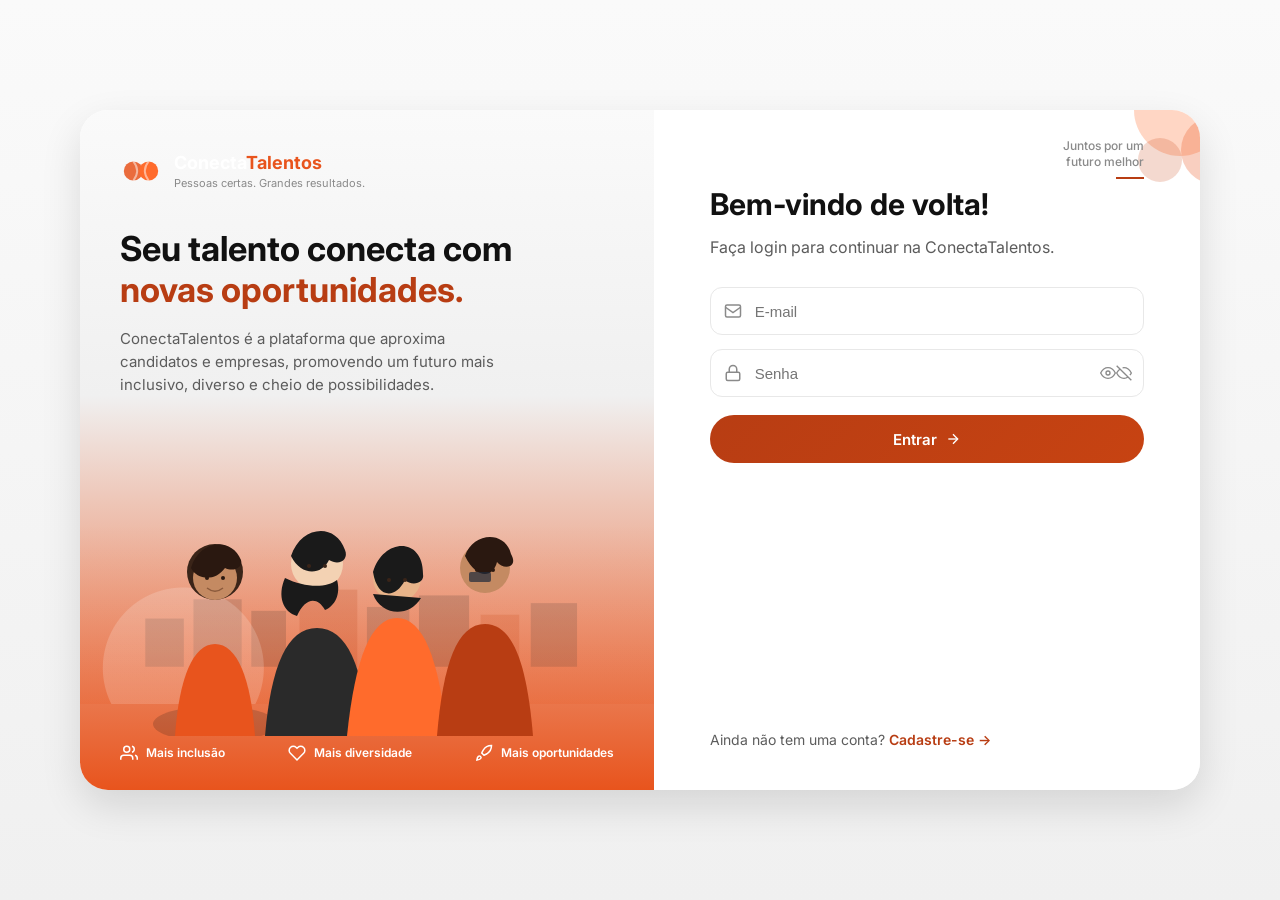
==== commit 89457030: "Ultima versão" ====
--- a/Projeto_Conect_Talents/cadastro-vaga.html
+++ b/Projeto_Conect_Talents/cadastro-vaga.html
@@ -86,7 +86,6 @@
     </div>
   </div>
 
-  <script src="js/mock-data.js"></script>
   <script src="js/hiring-data.js"></script>
   <script src="js/app.js"></script>
   <script>
@@ -94,7 +93,6 @@
 
     const vacancyForm = document.getElementById('vacancyForm');
     const vacancyId = new URLSearchParams(window.location.search).get('id');
-    let currentVacancy = null;
 
     function fillVacancyForm(vacancy) {
       document.title = 'Editar vaga — ConectaTalentos';
@@ -117,7 +115,6 @@
           window.location.replace('vagas.html');
           return;
         }
-        currentVacancy = vacancy;
         fillVacancyForm(vacancy);
       }).catch(() => alert('Não foi possível carregar a vaga para edição.'));
     }
--- a/Projeto_Conect_Talents/css/styles.css
+++ b/Projeto_Conect_Talents/css/styles.css
@@ -2440,6 +2440,16 @@
   gap: 16px;
 }
 
+@media (max-width: 1200px) {
+  .treinamentos-layout {
+    grid-template-columns: minmax(0, 1fr);
+  }
+
+  .treinamentos-sidebar {
+    display: grid;
+  }
+}
+
 @media (max-width: 768px) {
   .treino-hero__content {
     max-width: 100%;
